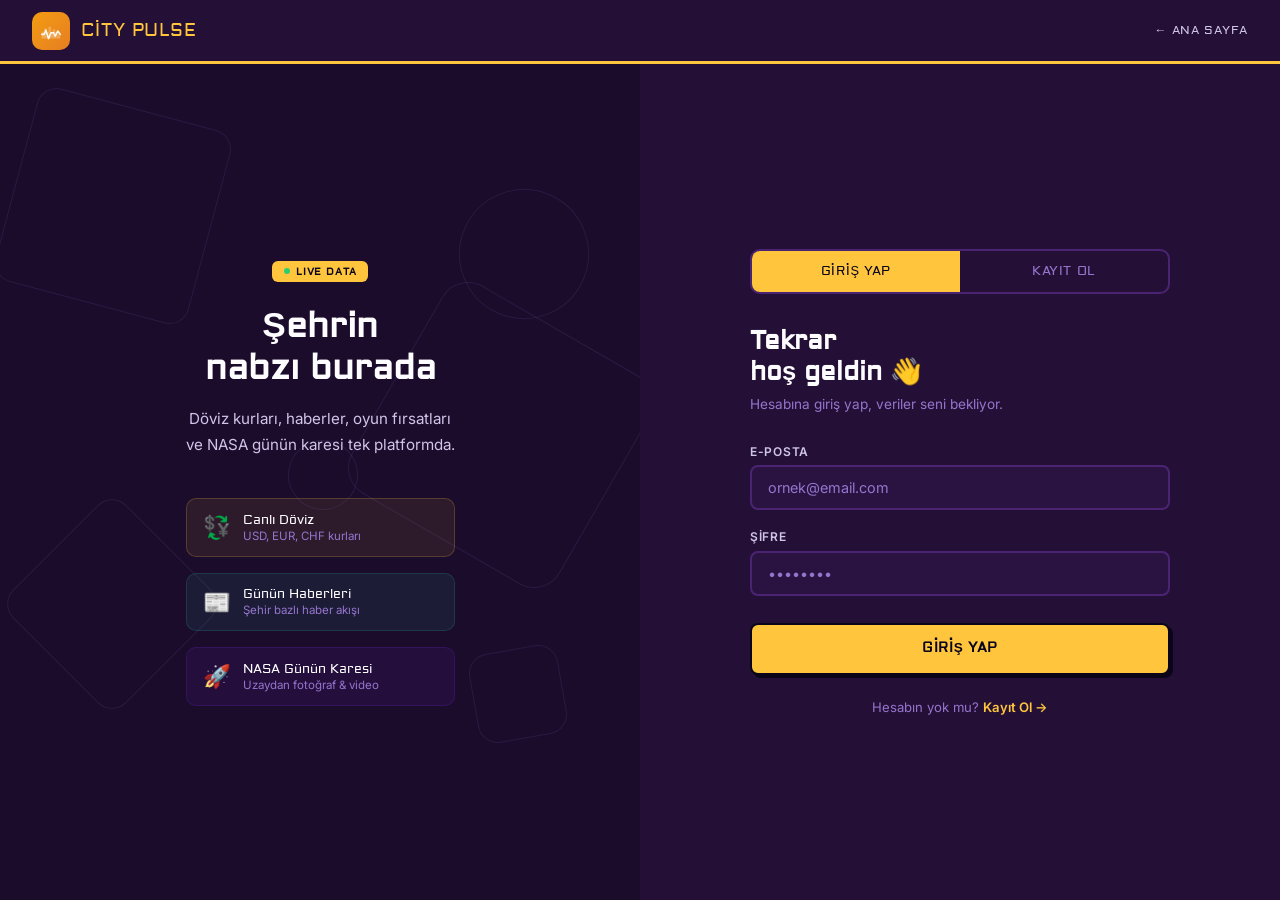
==== ui/auth.html @ 22c261bf "feat: Add JWT auth system (register/login), landing page, auth page, and multi-page UI" ====
<!DOCTYPE html>
<html lang="tr">
<head>
    <meta charset="UTF-8">
    <meta name="viewport" content="width=device-width, initial-scale=1.0">
    <title>Giriş Yap / Kayıt Ol — City Pulse</title>
    <link rel="preconnect" href="https://fonts.googleapis.com">
    <link href="https://fonts.googleapis.com/css2?family=Aldrich&family=Inter:wght@300;400;500;600;700;800&display=swap" rel="stylesheet">
    <link rel="stylesheet" href="/ui/css/auth.css">
</head>
<body class="auth-page">

<!-- ── Navbar ───────────────────────────────────────────── -->
<nav class="auth-nav">
    <a class="auth-nav-logo" href="/ui/">
        <div class="auth-nav-box">
            <svg width="22" height="22" viewBox="0 0 26 26" fill="none">
                <path d="M2 22 L2 14 L5 14 L5 10 L8 10 L8 14 L10 14 L10 8 L13 8 L13 14 L15 14 L15 11 L18 11 L18 14 L21 14 L21 16 L24 16 L24 22 Z"
                    fill="rgba(255,255,255,0.25)"/>
                <polyline points="2,17 5,17 7,12 10,22 13,15 16,15 18,19 21,13 24,17"
                    stroke="rgba(255,255,255,0.95)" stroke-width="1.8"
                    fill="none" stroke-linecap="round" stroke-linejoin="round"/>
            </svg>
        </div>
        <span class="auth-nav-title">City Pulse</span>
    </a>
    <div class="auth-nav-gap"></div>
    <a class="auth-nav-link" href="/ui/">← Ana Sayfa</a>
</nav>

<!-- ── Body ─────────────────────────────────────────────── -->
<div class="auth-body">

    <!-- Left decorative panel -->
    <div class="auth-deco">
        <div class="auth-deco-shapes">
            <div class="geo-shape"></div>
            <div class="geo-shape"></div>
            <div class="geo-shape"></div>
            <div class="geo-shape"></div>
            <div class="geo-shape"></div>
            <div class="geo-shape"></div>
        </div>
        <div class="auth-deco-inner">
            <div class="deco-badge">
                <span style="width:6px;height:6px;border-radius:50%;background:#2ECC71;display:inline-block;animation:blink 2s infinite;"></span>
                LIVE DATA
            </div>
            <h2 class="auth-deco-title">Şehrin<br>nabzı burada</h2>
            <p class="auth-deco-sub">
                Döviz kurları, haberler, oyun fırsatları<br>
                ve NASA günün karesi tek platformda.
            </p>

            <div style="margin-top:2.5rem;display:flex;flex-direction:column;gap:1rem;text-align:left;">
                <div style="display:flex;align-items:center;gap:0.8rem;background:rgba(255,197,61,0.08);border:1px solid rgba(255,197,61,0.2);border-radius:10px;padding:0.8rem 1rem;">
                    <span style="font-size:1.4rem;">💱</span>
                    <div>
                        <div style="font-family:'Aldrich',sans-serif;font-size:0.8rem;color:#fdfcff;">Canlı Döviz</div>
                        <div style="font-size:0.72rem;color:#9575cd;">USD, EUR, CHF kurları</div>
                    </div>
                </div>
                <div style="display:flex;align-items:center;gap:0.8rem;background:rgba(45,212,191,0.08);border:1px solid rgba(45,212,191,0.15);border-radius:10px;padding:0.8rem 1rem;">
                    <span style="font-size:1.4rem;">📰</span>
                    <div>
                        <div style="font-family:'Aldrich',sans-serif;font-size:0.8rem;color:#fdfcff;">Günün Haberleri</div>
                        <div style="font-size:0.72rem;color:#9575cd;">Şehir bazlı haber akışı</div>
                    </div>
                </div>
                <div style="display:flex;align-items:center;gap:0.8rem;background:rgba(109,40,217,0.1);border:1px solid rgba(109,40,217,0.2);border-radius:10px;padding:0.8rem 1rem;">
                    <span style="font-size:1.4rem;">🚀</span>
                    <div>
                        <div style="font-family:'Aldrich',sans-serif;font-size:0.8rem;color:#fdfcff;">NASA Günün Karesi</div>
                        <div style="font-size:0.72rem;color:#9575cd;">Uzaydan fotoğraf & video</div>
                    </div>
                </div>
            </div>
        </div>
    </div>

    <!-- Right auth panel -->
    <div class="auth-panel">
        <div class="auth-card">

            <!-- Tab switcher -->
            <div class="auth-tabs">
                <button class="auth-tab tab-active" id="tabLogin" onclick="switchTab('login')">Giriş Yap</button>
                <button class="auth-tab" id="tabRegister" onclick="switchTab('register')">Kayıt Ol</button>
            </div>

            <!-- ── LOGIN FORM ── -->
            <div id="loginForm">
                <h1 class="auth-heading">Tekrar<br>hoş geldin 👋</h1>
                <p class="auth-heading-sub">Hesabına giriş yap, veriler seni bekliyor.</p>

                <form id="loginFormEl" novalidate>
                    <div class="form-group">
                        <label class="form-label" for="loginEmail">E-posta</label>
                        <input class="form-input" type="email" id="loginEmail"
                               placeholder="ornek@email.com" autocomplete="email" required>
                    </div>
                    <div class="form-group">
                        <label class="form-label" for="loginPassword">Şifre</label>
                        <input class="form-input" type="password" id="loginPassword"
                               placeholder="••••••••" autocomplete="current-password" required>
                    </div>

                    <button class="form-btn" id="loginBtn" type="submit">Giriş Yap</button>
                    <div class="form-msg" id="loginMsg"></div>
                </form>

                <div class="auth-switch">
                    Hesabın yok mu? <a onclick="switchTab('register')">Kayıt Ol →</a>
                </div>
            </div>

            <!-- ── REGISTER FORM ── -->
            <div id="registerForm" class="hidden">
                <h1 class="auth-heading">Hesap<br>oluştur ✦</h1>
                <p class="auth-heading-sub">Ücretsiz kayıt ol, anında kullanmaya başla.</p>

                <form id="registerFormEl" novalidate>
                    <div class="form-group">
                        <label class="form-label" for="regUsername">Kullanıcı Adı</label>
                        <input class="form-input" type="text" id="regUsername"
                               placeholder="citypulse_user" minlength="2" maxlength="30" required>
                    </div>
                    <div class="form-group">
                        <label class="form-label" for="regEmail">E-posta</label>
                        <input class="form-input" type="email" id="regEmail"
                               placeholder="ornek@email.com" autocomplete="email" required>
                    </div>
                    <div class="form-group">
                        <label class="form-label" for="regPassword">Şifre</label>
                        <input class="form-input" type="password" id="regPassword"
                               placeholder="En az 6 karakter" autocomplete="new-password" required>
                    </div>
                    <div class="form-group">
                        <label class="form-label" for="regConfirm">Şifre Tekrar</label>
                        <input class="form-input" type="password" id="regConfirm"
                               placeholder="Şifreni tekrarla" autocomplete="new-password" required>
                    </div>

                    <button class="form-btn" id="registerBtn" type="submit">Kayıt Ol</button>
                    <div class="form-msg" id="registerMsg"></div>
                </form>

                <div class="auth-switch">
                    Zaten hesabın var mı? <a onclick="switchTab('login')">Giriş Yap →</a>
                </div>
            </div>

        </div>
    </div>

</div>

<script src="/ui/js/auth.js"></script>
<script>
    // Check for ?tab=register URL parameter
    const params = new URLSearchParams(window.location.search);
    if (params.get('tab') === 'register') {
        switchTab('register');
    }
</script>
<style>
    @keyframes blink { 0%,100%{opacity:1} 50%{opacity:.3} }
</style>
</body>
</html>
---- ui/css/auth.css ----
/* ─── Auth & Landing shared CSS ─── */
@import url('https://fonts.googleapis.com/css2?family=Aldrich&family=Inter:wght@300;400;500;600;700;800&display=swap');

:root {
    --bg:      #1c0c2b;
    --bg2:     #241036;
    --card:    #2a1340;
    --card-h:  #341850;
    --bdr:     #4a2473;
    --t1:      #fdfcff;
    --t2:      #d1c4e9;
    --t3:      #9575cd;
    --primary: #FFC53D;
    --dark:    #0B051A;
    --mint:    #2ECC71;
    --gradient: linear-gradient(135deg, #F39C12, #E67E22);
}

*, *::before, *::after { margin: 0; padding: 0; box-sizing: border-box; }

body {
    font-family: 'Inter', sans-serif;
    background: var(--bg);
    color: var(--t1);
    min-height: 100vh;
    overflow-x: hidden;
}

/* ═══════════════ LANDING PAGE ═══════════════ */
.hero {
    position: relative;
    width: 100vw;
    min-height: 100vh;
    display: flex;
    flex-direction: column;
    align-items: center;
    justify-content: center;
    overflow: hidden;
}

/* Animated geometric shapes background */
.hero-bg {
    position: absolute;
    inset: 0;
    background: var(--bg);
    z-index: 0;
}

.hero-bg::before {
    content: '';
    position: absolute;
    inset: 0;
    background:
        radial-gradient(ellipse 80% 60% at 20% 10%, rgba(109,40,217,0.25) 0%, transparent 60%),
        radial-gradient(ellipse 60% 50% at 80% 90%, rgba(45,212,191,0.08) 0%, transparent 55%),
        radial-gradient(ellipse 40% 40% at 60% 30%, rgba(255,197,61,0.06) 0%, transparent 50%);
}

.geo-shapes {
    position: absolute;
    inset: 0;
    overflow: hidden;
    z-index: 0;
}

.geo-shape {
    position: absolute;
    border: 1.5px solid rgba(167,139,250,0.12);
    border-radius: 20px;
    animation: geo-float linear infinite;
}

.geo-shape:nth-child(1)  { width:200px; height:200px; top:5%;   left:2%;   animation-duration:28s; animation-delay:0s;   transform:rotate(15deg); }
.geo-shape:nth-child(2)  { width:130px; height:130px; top:15%;  right:8%;  animation-duration:22s; animation-delay:-5s;  transform:rotate(-20deg); border-radius:50%; }
.geo-shape:nth-child(3)  { width:160px; height:160px; top:55%;  left:5%;   animation-duration:35s; animation-delay:-10s; transform:rotate(45deg); }
.geo-shape:nth-child(4)  { width:90px;  height:90px;  top:70%;  right:12%; animation-duration:20s; animation-delay:-3s;  transform:rotate(-10deg); }
.geo-shape:nth-child(5)  { width:240px; height:240px; top:30%;  right:3%;  animation-duration:40s; animation-delay:-15s; transform:rotate(30deg); border-radius:30px; }
.geo-shape:nth-child(6)  { width:70px;  height:70px;  top:45%;  left:45%;  animation-duration:18s; animation-delay:-7s;  transform:rotate(60deg); border-radius:50%; }
.geo-shape:nth-child(7)  { width:110px; height:110px; top:80%;  left:25%;  animation-duration:30s; animation-delay:-12s; transform:rotate(-35deg); }
.geo-shape:nth-child(8)  { width:180px; height:180px; top:5%;   left:40%;  animation-duration:25s; animation-delay:-2s;  transform:rotate(75deg); border-radius:50%; }

@keyframes geo-float {
    0%   { transform: translateY(0)   rotate(var(--r, 15deg)); opacity: 0.5; }
    50%  { transform: translateY(-30px) rotate(calc(var(--r, 15deg) + 8deg)); opacity: 0.8; }
    100% { transform: translateY(0)   rotate(var(--r, 15deg)); opacity: 0.5; }
}

/* Hero content */
.hero-content {
    position: relative;
    z-index: 1;
    text-align: center;
    padding: 2rem;
}

.hero-logo-wrap {
    display: flex;
    align-items: center;
    justify-content: center;
    gap: 1rem;
    margin-bottom: 2rem;
}

.hero-logo-box {
    width: 64px; height: 64px;
    background: var(--gradient);
    border-radius: 18px;
    display: flex; align-items: center; justify-content: center;
    box-shadow: 0 0 40px rgba(243,156,18,0.3);
    animation: hero-logo-pulse 3s ease-in-out infinite;
}

@keyframes hero-logo-pulse {
    0%, 100% { box-shadow: 0 0 30px rgba(243,156,18,0.25); }
    50%       { box-shadow: 0 0 60px rgba(243,156,18,0.5); }
}

.hero-logo-text {
    font-family: 'Aldrich', sans-serif;
    font-size: 2rem;
    font-weight: bold;
    letter-spacing: 0.1em;
    color: var(--t1);
    text-transform: uppercase;
}

.hero-logo-text span {
    color: var(--primary);
}

.hero-tagline {
    font-family: 'Inter', sans-serif;
    font-size: 1rem;
    color: var(--t2);
    letter-spacing: 0.15em;
    text-transform: uppercase;
    margin-bottom: 1.5rem;
}

.hero-title {
    font-family: 'Aldrich', sans-serif;
    font-size: clamp(2.5rem, 7vw, 5rem);
    line-height: 1.1;
    color: var(--t1);
    margin-bottom: 1.5rem;
}

.hero-title em {
    font-style: normal;
    color: var(--primary);
}

.hero-sub {
    font-size: 1.1rem;
    color: var(--t2);
    max-width: 520px;
    margin: 0 auto 3rem;
    line-height: 1.7;
}

.hero-actions {
    display: flex;
    gap: 1rem;
    justify-content: center;
    flex-wrap: wrap;
}

.hero-btn {
    font-family: 'Aldrich', sans-serif;
    font-size: 0.9rem;
    font-weight: bold;
    text-transform: uppercase;
    letter-spacing: 0.05em;
    padding: 0.9rem 2.2rem;
    border-radius: 10px;
    border: 2px solid;
    cursor: pointer;
    text-decoration: none;
    transition: transform 0.15s, box-shadow 0.2s;
    display: inline-flex;
    align-items: center;
    gap: 0.5rem;
}

.hero-btn-primary {
    background: var(--primary);
    color: var(--dark);
    border-color: var(--dark);
    box-shadow: 4px 4px 0px rgba(11,5,26,0.9);
}

.hero-btn-primary:hover {
    transform: translate(-2px, -2px);
    box-shadow: 6px 6px 0px rgba(11,5,26,0.9);
}

.hero-btn-secondary {
    background: transparent;
    color: var(--t1);
    border-color: rgba(167,139,250,0.4);
    box-shadow: 0 0 20px rgba(109,40,217,0.15);
}

.hero-btn-secondary:hover {
    background: rgba(124,58,237,0.15);
    border-color: rgba(167,139,250,0.7);
    transform: translateY(-2px);
    box-shadow: 0 4px 20px rgba(109,40,217,0.3);
}

/* Stats strip */
.hero-stats {
    position: absolute;
    bottom: 2.5rem;
    left: 0; right: 0;
    display: flex;
    justify-content: center;
    gap: 3rem;
    z-index: 1;
}

.hero-stat {
    text-align: center;
}

.hero-stat-val {
    font-family: 'Aldrich', sans-serif;
    font-size: 1.6rem;
    color: var(--primary);
    display: block;
}

.hero-stat-lbl {
    font-size: 0.7rem;
    color: var(--t3);
    text-transform: uppercase;
    letter-spacing: 0.1em;
}

/* Scroll hint */
.hero-scroll {
    position: absolute;
    bottom: 0.8rem;
    left: 50%;
    transform: translateX(-50%);
    z-index: 1;
    font-size: 0.65rem;
    color: var(--t3);
    letter-spacing: 0.1em;
    text-transform: uppercase;
    animation: bounce 2s ease-in-out infinite;
}

@keyframes bounce {
    0%, 100% { transform: translateX(-50%) translateY(0); }
    50%       { transform: translateX(-50%) translateY(-6px); }
}

/* ═══════════════ AUTH PAGE ═══════════════ */
.auth-page {
    min-height: 100vh;
    display: flex;
    flex-direction: column;
}

/* Auth nav */
.auth-nav {
    height: 64px;
    background: var(--bg2);
    border-bottom: 3px solid var(--primary);
    display: flex;
    align-items: center;
    padding: 0 2rem;
    gap: 1rem;
}

.auth-nav-logo {
    display: flex;
    align-items: center;
    gap: 0.7rem;
    text-decoration: none;
}

.auth-nav-box {
    width: 38px; height: 38px;
    background: var(--gradient);
    border-radius: 10px;
    display: flex; align-items: center; justify-content: center;
    font-size: 18px;
    transition: transform 0.3s;
}

.auth-nav-logo:hover .auth-nav-box {
    transform: rotate(-8deg) scale(1.08);
}

.auth-nav-title {
    font-family: 'Aldrich', sans-serif;
    font-size: 1.1rem;
    color: var(--primary);
    text-transform: uppercase;
    letter-spacing: 0.05em;
}

.auth-nav-gap { flex: 1; }

.auth-nav-link {
    font-family: 'Aldrich', sans-serif;
    font-size: 0.75rem;
    color: var(--t2);
    text-decoration: none;
    text-transform: uppercase;
    letter-spacing: 0.05em;
    transition: color 0.2s;
}

.auth-nav-link:hover { color: var(--primary); }

/* Auth body layout */
.auth-body {
    flex: 1;
    display: grid;
    grid-template-columns: 1fr 1fr;
    position: relative;
    overflow: hidden;
}

@media (max-width: 768px) {
    .auth-body { grid-template-columns: 1fr; }
    .auth-deco  { display: none; }
}

/* Left: geometric deco */
.auth-deco {
    position: relative;
    background: var(--bg);
    overflow: hidden;
    display: flex;
    align-items: center;
    justify-content: center;
}

.auth-deco-inner {
    position: relative;
    z-index: 1;
    text-align: center;
    padding: 3rem;
}

.auth-deco-title {
    font-family: 'Aldrich', sans-serif;
    font-size: 2.2rem;
    line-height: 1.2;
    color: var(--t1);
    margin-bottom: 1rem;
}

.auth-deco-sub {
    color: var(--t2);
    font-size: 0.95rem;
    line-height: 1.7;
}

.deco-badge {
    display: inline-flex;
    align-items: center;
    gap: 0.4rem;
    background: var(--primary);
    color: var(--dark);
    font-family: 'Aldrich', sans-serif;
    font-size: 0.65rem;
    font-weight: bold;
    letter-spacing: 0.08em;
    text-transform: uppercase;
    padding: 0.25rem 0.7rem;
    border-radius: 6px;
    margin-bottom: 1.5rem;
}

/* Deco shapes */
.auth-deco-shapes {
    position: absolute;
    inset: 0;
    overflow: hidden;
}

.auth-deco-shapes .geo-shape {
    border-color: rgba(167,139,250,0.1);
}

/* Right: form panel */
.auth-panel {
    background: var(--bg2);
    display: flex;
    align-items: center;
    justify-content: center;
    padding: 3rem 2rem;
}

.auth-card {
    width: 100%;
    max-width: 420px;
}

/* Tab switcher */
.auth-tabs {
    display: flex;
    gap: 0;
    margin-bottom: 2rem;
    border: 2px solid var(--bdr);
    border-radius: 10px;
    overflow: hidden;
}

.auth-tab {
    flex: 1;
    padding: 0.75rem;
    font-family: 'Aldrich', sans-serif;
    font-size: 0.8rem;
    text-transform: uppercase;
    letter-spacing: 0.05em;
    background: transparent;
    color: var(--t3);
    border: none;
    cursor: pointer;
    transition: background 0.2s, color 0.2s;
}

.auth-tab.tab-active {
    background: var(--primary);
    color: var(--dark);
}

/* Form heading */
.auth-heading {
    font-family: 'Aldrich', sans-serif;
    font-size: 1.6rem;
    color: var(--t1);
    margin-bottom: 0.5rem;
    line-height: 1.2;
}

.auth-heading-sub {
    font-size: 0.85rem;
    color: var(--t3);
    margin-bottom: 2rem;
}

/* Form elements */
.form-group {
    margin-bottom: 1.2rem;
}

.form-label {
    display: block;
    font-size: 0.75rem;
    font-weight: 600;
    color: var(--t2);
    text-transform: uppercase;
    letter-spacing: 0.06em;
    margin-bottom: 0.4rem;
}

.form-input {
    width: 100%;
    background: var(--card);
    border: 2px solid var(--bdr);
    border-radius: 8px;
    padding: 0.75rem 1rem;
    color: var(--t1);
    font-family: 'Inter', sans-serif;
    font-size: 0.9rem;
    outline: none;
    transition: border-color 0.2s, box-shadow 0.2s;
}

.form-input::placeholder { color: var(--t3); }

.form-input:focus {
    border-color: var(--primary);
    box-shadow: 0 0 0 3px rgba(255,197,61,0.12);
}

/* Submit button */
.form-btn {
    width: 100%;
    padding: 0.9rem;
    background: var(--primary);
    color: var(--dark);
    border: 2px solid var(--dark);
    border-radius: 8px;
    font-family: 'Aldrich', sans-serif;
    font-size: 0.85rem;
    font-weight: bold;
    text-transform: uppercase;
    letter-spacing: 0.05em;
    cursor: pointer;
    transition: transform 0.15s, box-shadow 0.2s;
    box-shadow: 3px 3px 0px rgba(11,5,26,1);
    margin-top: 0.5rem;
}

.form-btn:hover  { transform: translate(-2px, -2px); box-shadow: 5px 5px 0px rgba(11,5,26,1); }
.form-btn:active { transform: translate(0, 0); box-shadow: 1px 1px 0px rgba(11,5,26,1); }
.form-btn:disabled { opacity: 0.6; cursor: not-allowed; transform: none; }

/* Message */
.form-msg {
    display: none;
    font-size: 0.8rem;
    padding: 0.6rem 0.9rem;
    border-radius: 6px;
    margin-top: 0.8rem;
}

.form-msg-error {
    background: rgba(244,63,94,0.12);
    border: 1px solid rgba(244,63,94,0.3);
    color: #fb7185;
}

.form-msg-ok {
    background: rgba(46,204,113,0.12);
    border: 1px solid rgba(46,204,113,0.3);
    color: #4ade80;
}

/* Divider */
.auth-divider {
    display: flex;
    align-items: center;
    gap: 1rem;
    margin: 1.5rem 0;
    color: var(--t3);
    font-size: 0.75rem;
}

.auth-divider::before, .auth-divider::after {
    content: '';
    flex: 1;
    height: 1px;
    background: var(--bdr);
}

/* Switch link */
.auth-switch {
    text-align: center;
    margin-top: 1.5rem;
    font-size: 0.82rem;
    color: var(--t3);
}

.auth-switch a {
    color: var(--primary);
    text-decoration: none;
    font-weight: 600;
    cursor: pointer;
}

.auth-switch a:hover { text-decoration: underline; }

/* Hidden helper */
.hidden { display: none !important; }

/* ═══════════════ Dashboard extra styles ═══════════════ */
.nav-user {
    font-size: 0.8rem;
    color: var(--t2);
    font-weight: 600;
    white-space: nowrap;
}

.btn-logout {
    display: flex; align-items: center; gap: 0.3rem;
    background: transparent;
    color: var(--t3);
    border: 1px solid var(--bdr);
    border-radius: 6px;
    padding: 0.35rem 0.8rem;
    font-family: 'Aldrich', sans-serif;
    font-size: 0.72rem;
    text-transform: uppercase;
    cursor: pointer;
    transition: color 0.2s, border-color 0.2s;
}

.btn-logout:hover {
    color: #fb7185;
    border-color: rgba(244,63,94,0.4);
}
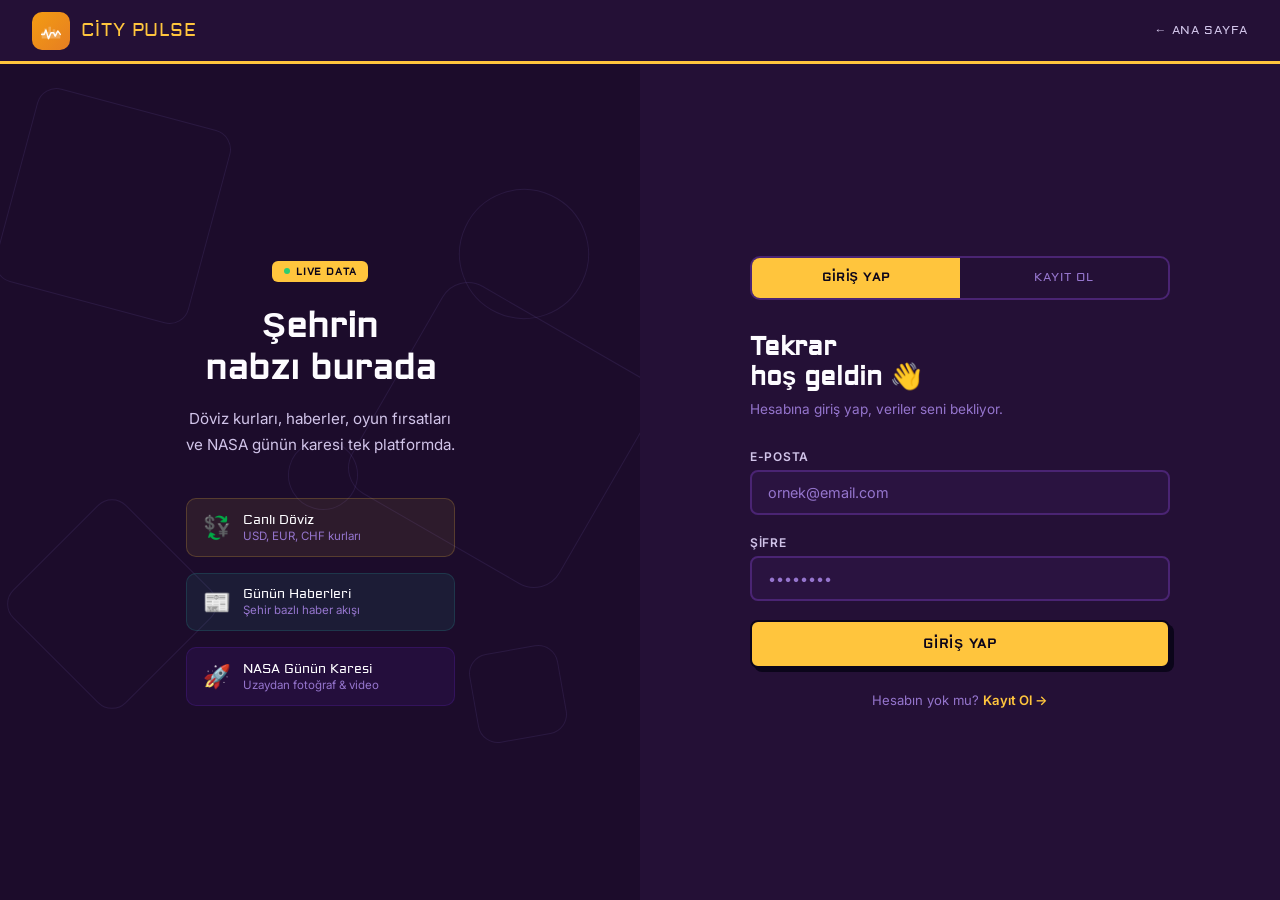
==== commit cb8161c1: "feat: Canvas starfield animation (no YouTube), unified button styles (Aldrich+gold), logo instructio" ====
--- a/ui/auth.html
+++ b/ui/auth.html
@@ -9,6 +9,9 @@
     <link rel="stylesheet" href="/ui/css/auth.css">
 </head>
 <body class="auth-page">
+
+<!-- ── Canvas Starfield Background ── -->
+<canvas id="starfield" style="position:fixed;inset:0;width:100%;height:100%;z-index:-1;"></canvas>
 
 <!-- ── Navbar ───────────────────────────────────────────── -->
 <nav class="auth-nav">
@@ -155,9 +158,11 @@
 
 </div>
 
+<script src="/ui/js/particles.js"></script>
 <script src="/ui/js/auth.js"></script>
 <script>
-    // Check for ?tab=register URL parameter
+    initStarfield('starfield', { count: 150, speed: 0.25, opacity: 0.65 });
+
     const params = new URLSearchParams(window.location.search);
     if (params.get('tab') === 'register') {
         switchTab('register');
--- a/ui/css/auth.css
+++ b/ui/css/auth.css
@@ -26,6 +26,34 @@
     overflow-x: hidden;
 }
 
+/* ─── Video background (shared) ─── */
+.video-bg {
+    position: fixed;
+    inset: 0;
+    z-index: -1;
+    overflow: hidden;
+    pointer-events: none;
+}
+
+.video-bg iframe,
+.video-bg video {
+    position: absolute;
+    top: 50%; left: 50%;
+    width: 100vw;
+    height: 56.25vw;
+    min-height: 100vh;
+    min-width: 177.78vh;
+    transform: translate(-50%, -50%);
+    pointer-events: none;
+    border: none;
+}
+
+.video-overlay {
+    position: absolute;
+    inset: 0;
+    background: rgba(28, 12, 43, 0.8);
+}
+
 /* ═══════════════ LANDING PAGE ═══════════════ */
 .hero {
     position: relative;
@@ -416,9 +444,9 @@
     flex: 1;
     padding: 0.75rem;
     font-family: 'Aldrich', sans-serif;
-    font-size: 0.8rem;
-    text-transform: uppercase;
-    letter-spacing: 0.05em;
+    font-size: 0.78rem;
+    text-transform: uppercase;
+    letter-spacing: 0.06em;
     background: transparent;
     color: var(--t3);
     border: none;
@@ -429,6 +457,7 @@
 .auth-tab.tab-active {
     background: var(--primary);
     color: var(--dark);
+    font-weight: bold;
 }
 
 /* Form heading */
@@ -481,28 +510,32 @@
     box-shadow: 0 0 0 3px rgba(255,197,61,0.12);
 }
 
-/* Submit button */
+/* Submit button — unified primary style */
 .form-btn {
     width: 100%;
-    padding: 0.9rem;
+    padding: 0.85rem;
     background: var(--primary);
     color: var(--dark);
     border: 2px solid var(--dark);
     border-radius: 8px;
     font-family: 'Aldrich', sans-serif;
-    font-size: 0.85rem;
+    font-size: 0.82rem;
     font-weight: bold;
     text-transform: uppercase;
-    letter-spacing: 0.05em;
+    letter-spacing: 0.07em;
     cursor: pointer;
-    transition: transform 0.15s, box-shadow 0.2s;
-    box-shadow: 3px 3px 0px rgba(11,5,26,1);
+    transition: transform 0.15s cubic-bezier(.34,1.56,.64,1), box-shadow 0.15s;
+    box-shadow: 4px 4px 0px var(--dark);
     margin-top: 0.5rem;
-}
-
-.form-btn:hover  { transform: translate(-2px, -2px); box-shadow: 5px 5px 0px rgba(11,5,26,1); }
-.form-btn:active { transform: translate(0, 0); box-shadow: 1px 1px 0px rgba(11,5,26,1); }
-.form-btn:disabled { opacity: 0.6; cursor: not-allowed; transform: none; }
+    display: flex;
+    align-items: center;
+    justify-content: center;
+    gap: 0.4rem;
+}
+
+.form-btn:hover    { transform: translate(-2px, -2px); box-shadow: 6px 6px 0px var(--dark); }
+.form-btn:active   { transform: translate(1px, 1px);   box-shadow: 2px 2px 0px var(--dark); }
+.form-btn:disabled { opacity: 0.6; cursor: not-allowed; transform: none; box-shadow: 4px 4px 0px var(--dark); }
 
 /* Message */
 .form-msg {
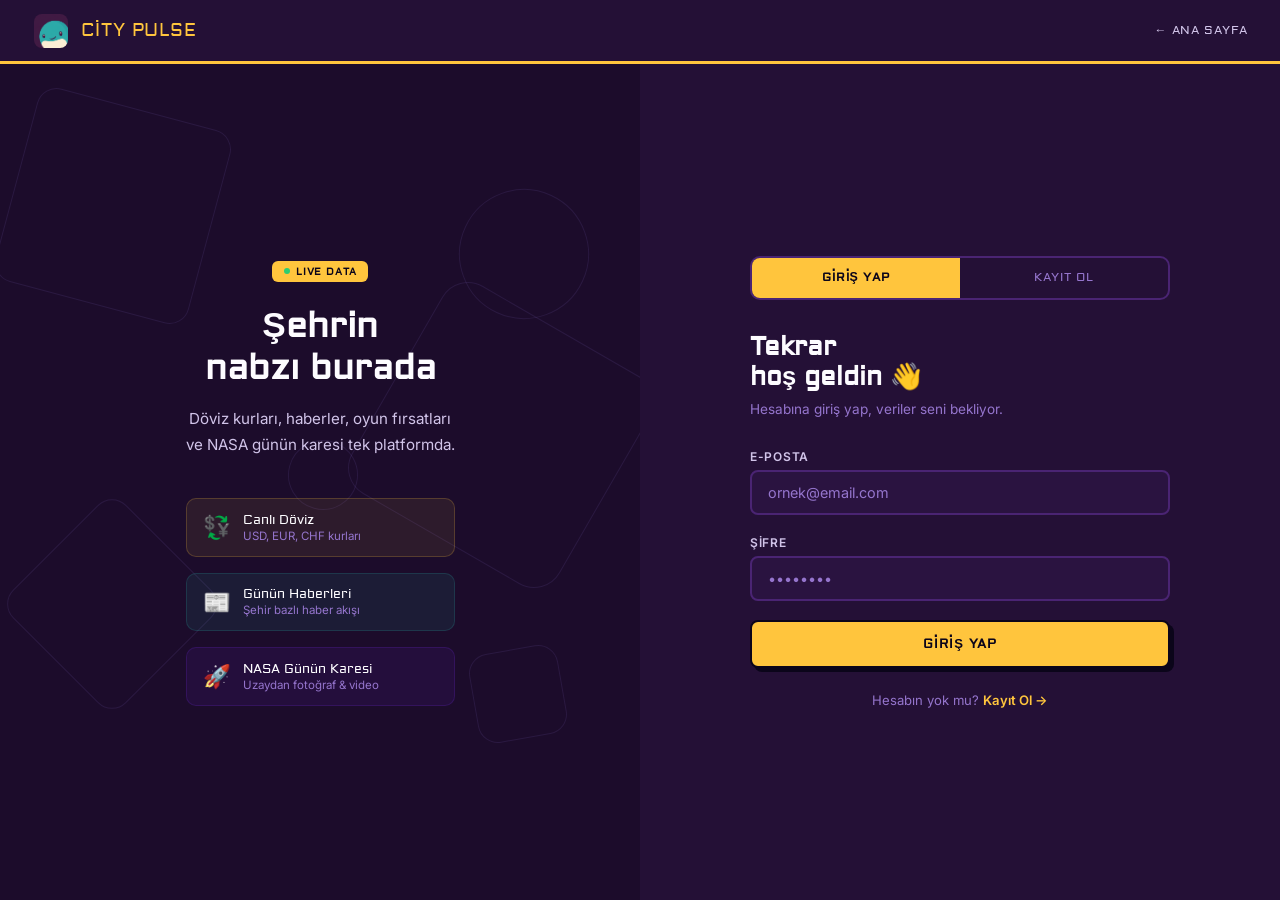
==== commit 6d51052d: "feat: Real logo.png integrated (nav+hero+favicon), SVG icon chips replacing emojis" ====
--- a/ui/auth.html
+++ b/ui/auth.html
@@ -4,6 +4,7 @@
     <meta charset="UTF-8">
     <meta name="viewport" content="width=device-width, initial-scale=1.0">
     <title>Giriş Yap / Kayıt Ol — City Pulse</title>
+    <link rel="icon" type="image/png" href="/ui/images/logo.png">
     <link rel="preconnect" href="https://fonts.googleapis.com">
     <link href="https://fonts.googleapis.com/css2?family=Aldrich&family=Inter:wght@300;400;500;600;700;800&display=swap" rel="stylesheet">
     <link rel="stylesheet" href="/ui/css/auth.css">
@@ -16,14 +17,8 @@
 <!-- ── Navbar ───────────────────────────────────────────── -->
 <nav class="auth-nav">
     <a class="auth-nav-logo" href="/ui/">
-        <div class="auth-nav-box">
-            <svg width="22" height="22" viewBox="0 0 26 26" fill="none">
-                <path d="M2 22 L2 14 L5 14 L5 10 L8 10 L8 14 L10 14 L10 8 L13 8 L13 14 L15 14 L15 11 L18 11 L18 14 L21 14 L21 16 L24 16 L24 22 Z"
-                    fill="rgba(255,255,255,0.25)"/>
-                <polyline points="2,17 5,17 7,12 10,22 13,15 16,15 18,19 21,13 24,17"
-                    stroke="rgba(255,255,255,0.95)" stroke-width="1.8"
-                    fill="none" stroke-linecap="round" stroke-linejoin="round"/>
-            </svg>
+        <div class="auth-nav-box" style="background:none;padding:2px;">
+            <img src="/ui/images/logo.png" alt="City Pulse" style="width:34px;height:34px;object-fit:contain;border-radius:8px;">
         </div>
         <span class="auth-nav-title">City Pulse</span>
     </a>
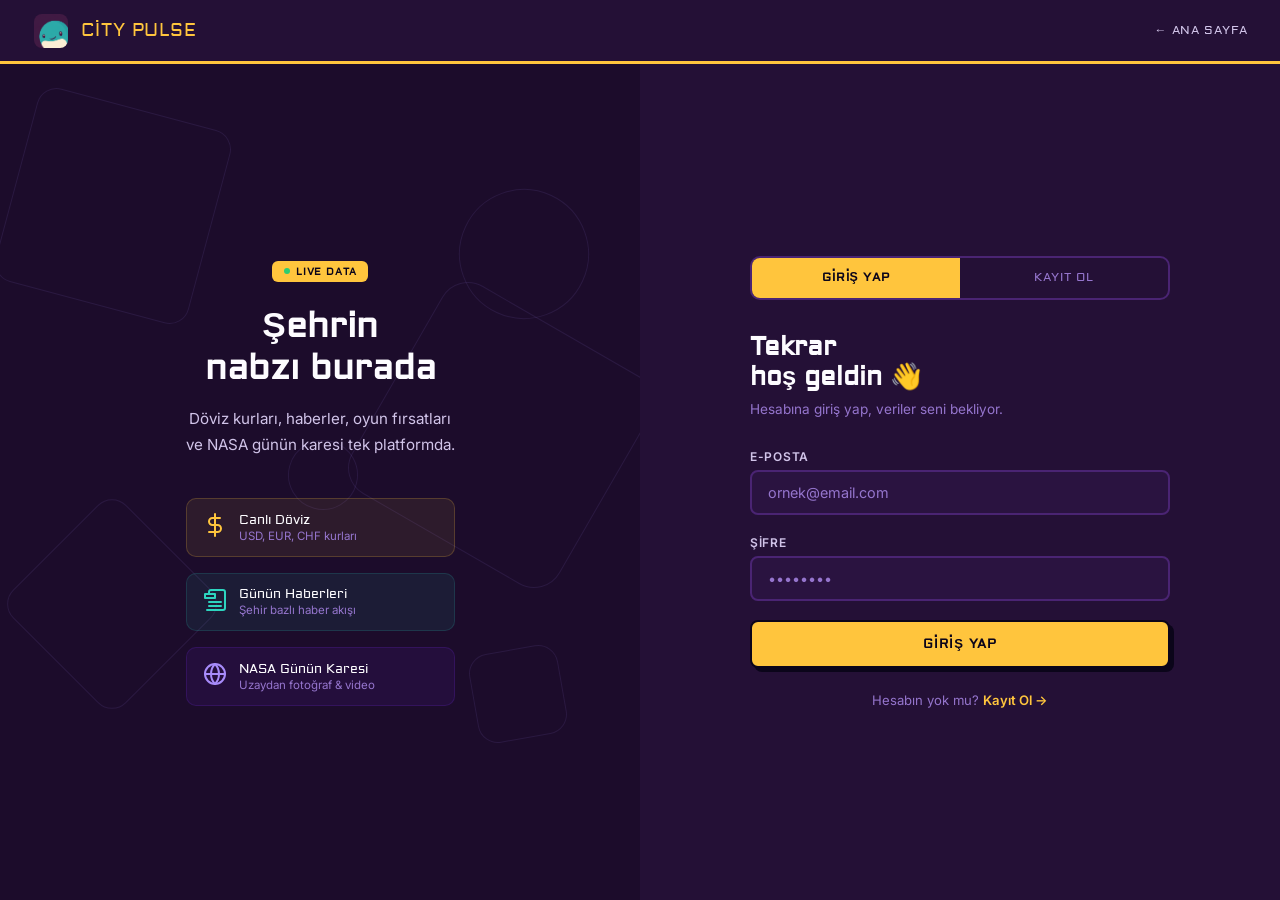
==== commit 910f454d: "Refactor backend architecture into complex microservices and apply UI polish" ====
--- a/ui/auth.html
+++ b/ui/auth.html
@@ -12,6 +12,12 @@
 <body class="auth-page">
 
 <!-- ── Canvas Starfield Background ── -->
+<div class="video-bg">
+    <video autoplay loop muted playsinline>
+        <source src="https://cdn.coverr.co/videos/coverr-night-traffic-in-the-city-4933/1080p.mp4" type="video/mp4">
+    </video>
+    <div class="video-overlay"></div>
+</div>
 <canvas id="starfield" style="position:fixed;inset:0;width:100%;height:100%;z-index:-1;"></canvas>
 
 <!-- ── Navbar ───────────────────────────────────────────── -->
@@ -52,21 +58,27 @@
 
             <div style="margin-top:2.5rem;display:flex;flex-direction:column;gap:1rem;text-align:left;">
                 <div style="display:flex;align-items:center;gap:0.8rem;background:rgba(255,197,61,0.08);border:1px solid rgba(255,197,61,0.2);border-radius:10px;padding:0.8rem 1rem;">
-                    <span style="font-size:1.4rem;">💱</span>
+                    <span style="color:var(--primary);">
+                        <svg width="24" height="24" viewBox="0 0 24 24" fill="none" stroke="currentColor" stroke-width="2" stroke-linecap="round" stroke-linejoin="round"><line x1="12" y1="1" x2="12" y2="23"/><path d="M17 5H9.5a3.5 3.5 0 0 0 0 7h5a3.5 3.5 0 0 1 0 7H6"/></svg>
+                    </span>
                     <div>
                         <div style="font-family:'Aldrich',sans-serif;font-size:0.8rem;color:#fdfcff;">Canlı Döviz</div>
                         <div style="font-size:0.72rem;color:#9575cd;">USD, EUR, CHF kurları</div>
                     </div>
                 </div>
                 <div style="display:flex;align-items:center;gap:0.8rem;background:rgba(45,212,191,0.08);border:1px solid rgba(45,212,191,0.15);border-radius:10px;padding:0.8rem 1rem;">
-                    <span style="font-size:1.4rem;">📰</span>
+                    <span style="color:#2dd4bf;">
+                        <svg width="24" height="24" viewBox="0 0 24 24" fill="none" stroke="currentColor" stroke-width="2" stroke-linecap="round" stroke-linejoin="round"><path d="M4 22h16a2 2 0 0 0 2-2V4a2 2 0 0 0-2-2H8a2 2 0 0 0-2 2v2"/><path d="M2 6h10v4H2z"/><path d="M6 14h12M6 18h12"/></svg>
+                    </span>
                     <div>
                         <div style="font-family:'Aldrich',sans-serif;font-size:0.8rem;color:#fdfcff;">Günün Haberleri</div>
                         <div style="font-size:0.72rem;color:#9575cd;">Şehir bazlı haber akışı</div>
                     </div>
                 </div>
                 <div style="display:flex;align-items:center;gap:0.8rem;background:rgba(109,40,217,0.1);border:1px solid rgba(109,40,217,0.2);border-radius:10px;padding:0.8rem 1rem;">
-                    <span style="font-size:1.4rem;">🚀</span>
+                    <span style="color:#a78bfa;">
+                        <svg width="24" height="24" viewBox="0 0 24 24" fill="none" stroke="currentColor" stroke-width="2" stroke-linecap="round" stroke-linejoin="round"><circle cx="12" cy="12" r="10"/><path d="M12 2a14.5 14.5 0 0 0 0 20 14.5 14.5 0 0 0 0-20"/><line x1="2" y1="12" x2="22" y2="12"/></svg>
+                    </span>
                     <div>
                         <div style="font-family:'Aldrich',sans-serif;font-size:0.8rem;color:#fdfcff;">NASA Günün Karesi</div>
                         <div style="font-size:0.72rem;color:#9575cd;">Uzaydan fotoğraf & video</div>
